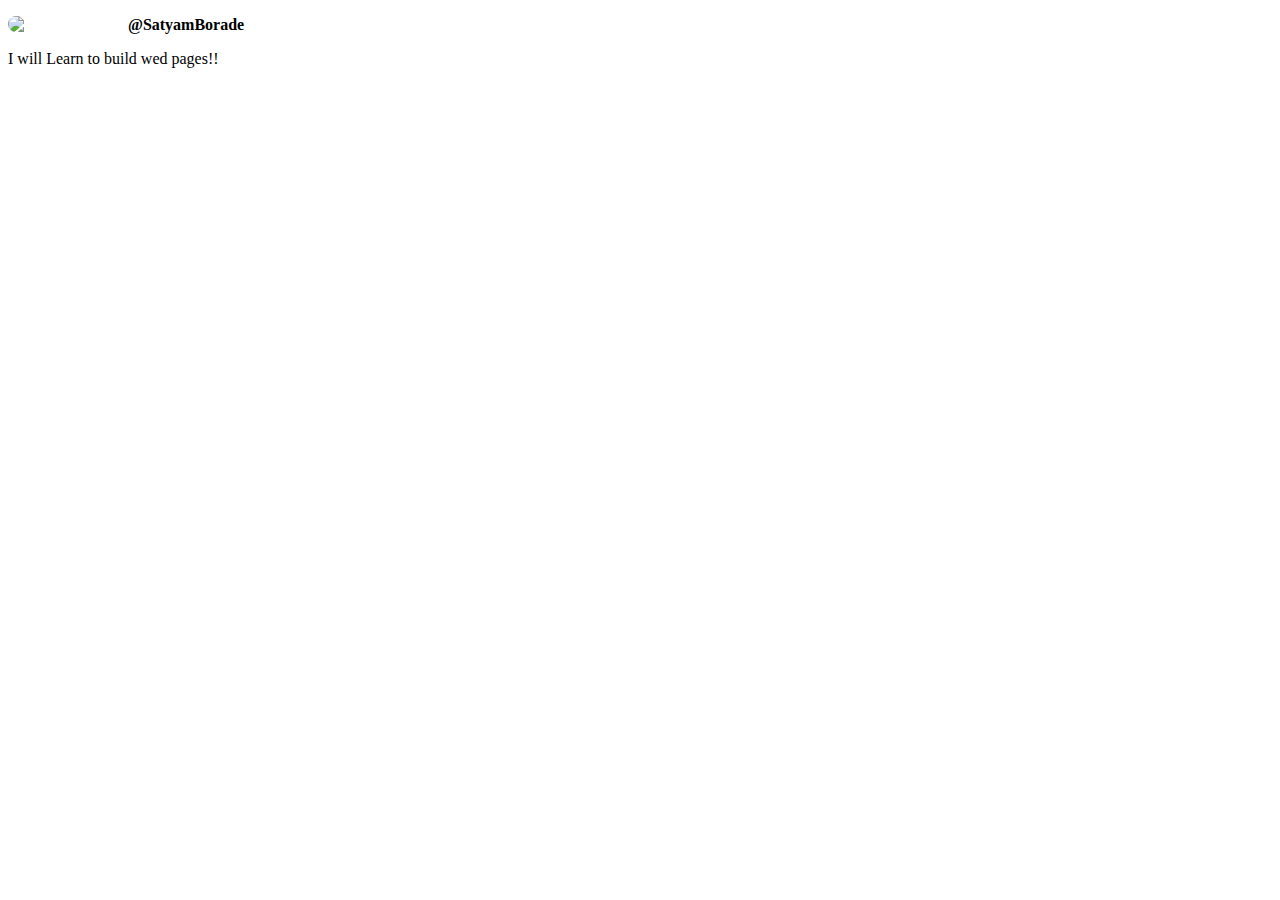
==== index.html @ 5233c1a0 "Add files via upload" ====
<!DOCTYPE html>
<html lang="en">
  <head>
    <title>MY first web Page</title>
    <style>
      img {
        width: 100px;
        border-radius: 50px;
        float: left;
        margin-right: 20px;
      }
      p.username {
        font-weight: bold;
      }
    </style>
  </head>
  <body>
    <img src="images/IMG_20220430_105953 (2).jpeg" />
    <p class="username">@SatyamBorade</p>
    <p>I will Learn to build wed pages!!</p>
  </body>
</html>
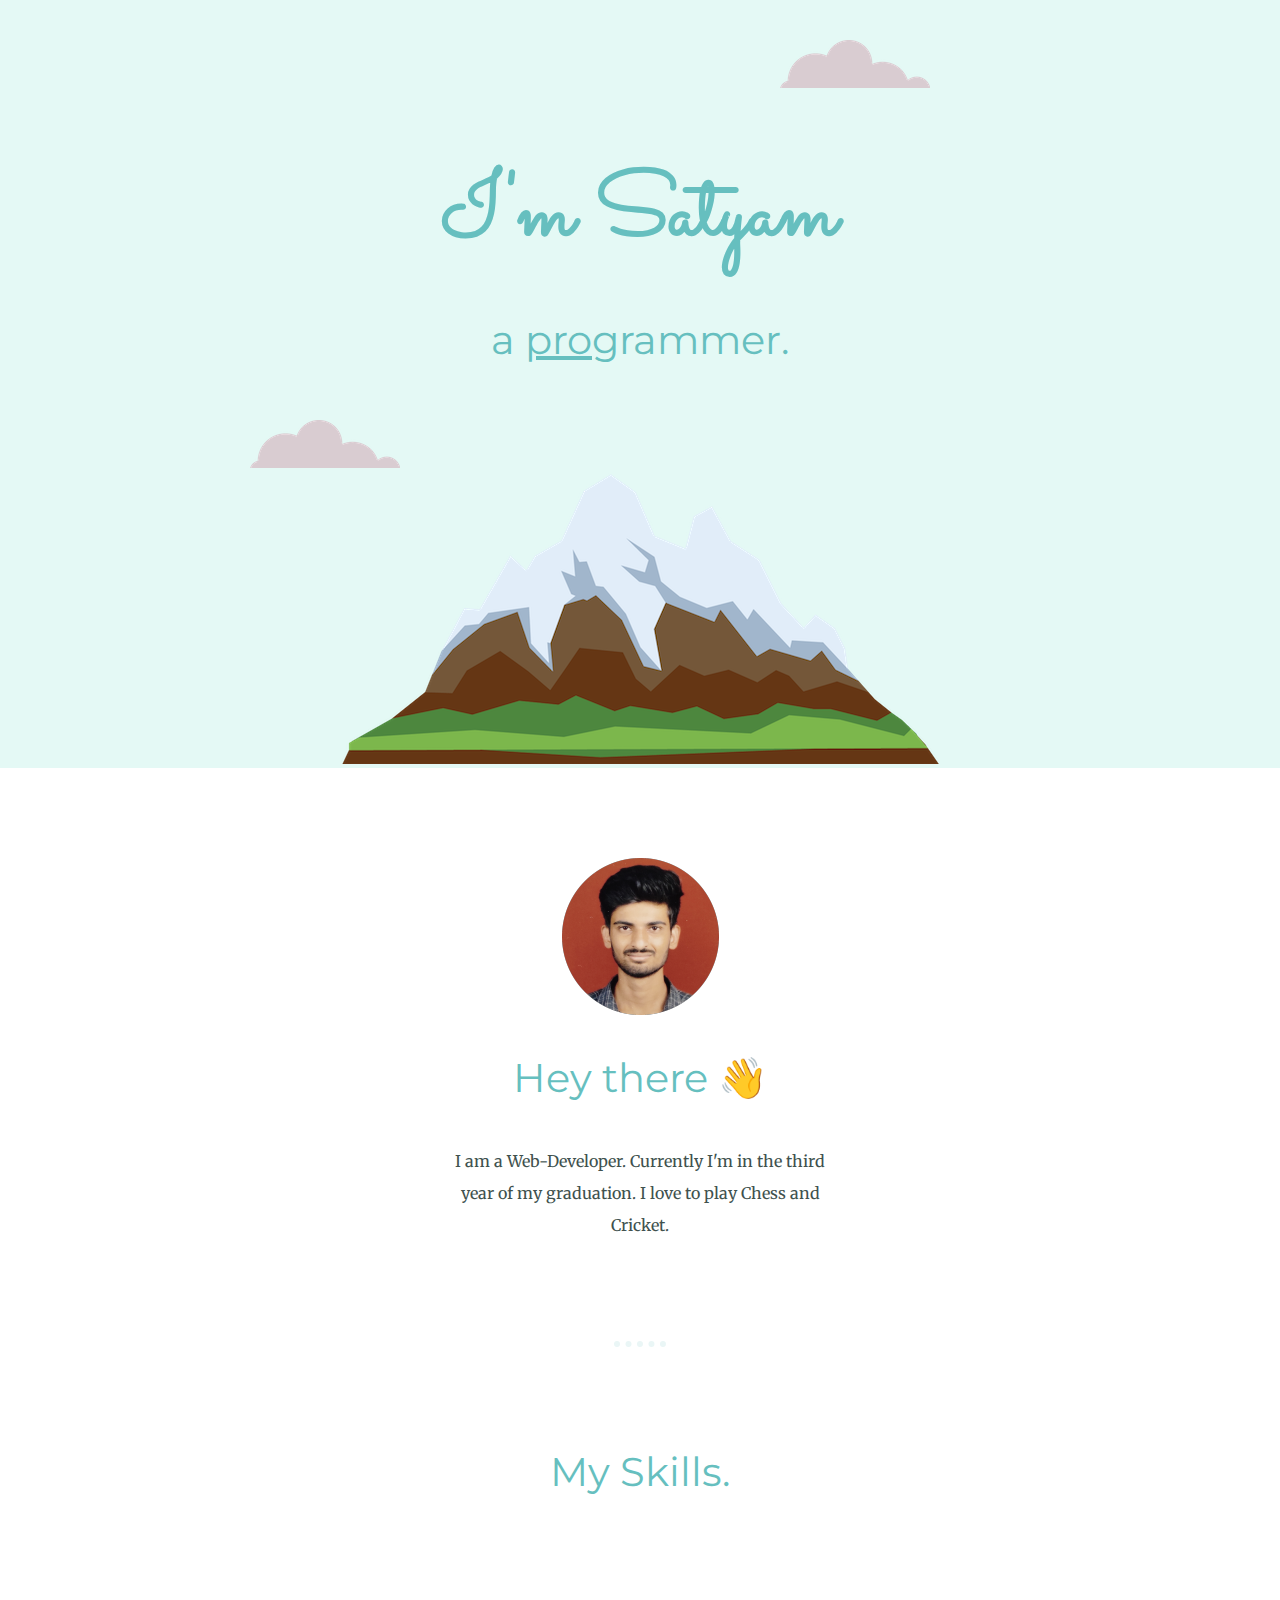
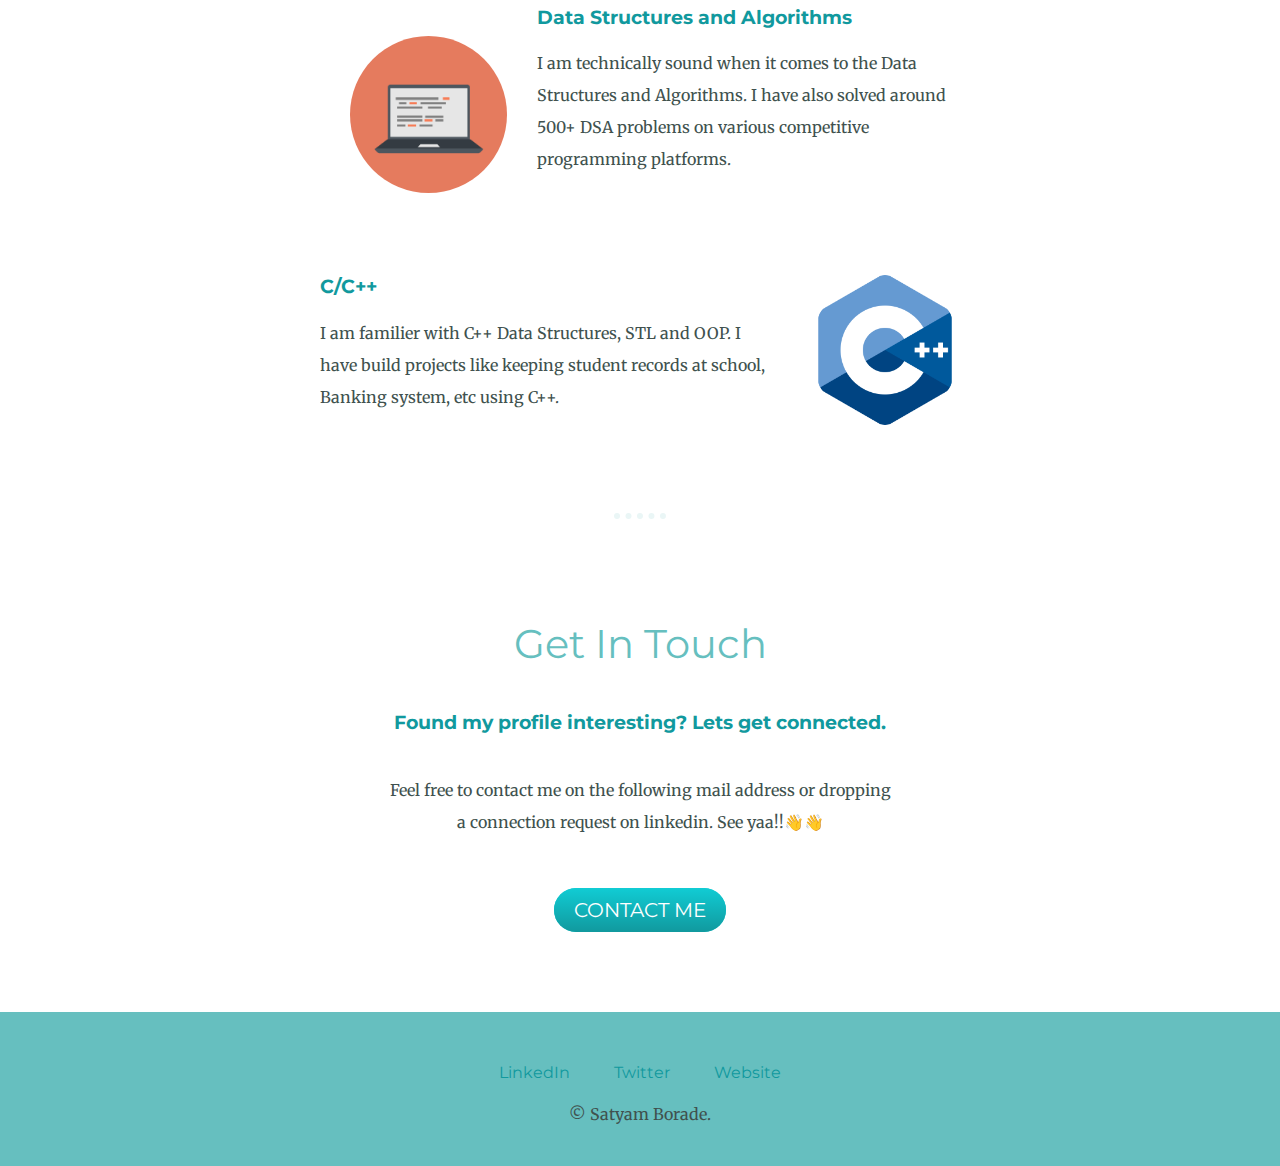
==== commit 6a67975a: "Add files via upload" ====
--- a/index.html
+++ b/index.html
@@ -1,22 +1,75 @@
 <!DOCTYPE html>
 <html lang="en">
   <head>
-    <title>MY first web Page</title>
-    <style>
-      img {
-        width: 100px;
-        border-radius: 50px;
-        float: left;
-        margin-right: 20px;
-      }
-      p.username {
-        font-weight: bold;
-      }
-    </style>
+    <meta charset="utf-8" />
+    <title>Satyam's Personal Site</title>
+    <link rel="stylesheet" href="css/styles.css" />
+    <link rel="icon" href="favicon.ico" />
+    <link rel="preconnect" href="https://fonts.googleapis.com" />
+    <link rel="preconnect" href="https://fonts.gstatic.com" crossorigin />
+    <link
+      href="https://fonts.googleapis.com/css2?family=Merriweather&family=Montserrat&family=Sacramento&display=swap"
+      rel="stylesheet"
+    />
   </head>
+
   <body>
-    <img src="images/IMG_20220430_105953 (2).jpeg" />
-    <p class="username">@SatyamBorade</p>
-    <p>I will Learn to build wed pages!!</p>
+    <div class="top">
+      <img class="top-cloud" src="Images/cloud.png" alt="cloud" />
+      <h1>I'm Satyam</h1>
+      <h2>a <span class="pro">pro</span>grammer.</h2>
+      <img class="bottom-cloud" src="Images/cloud.png" alt="cloud" />
+      <img src="Images/mountain.png" alt="Mountain" />
+    </div>
+
+    <div class="middle-container">
+      <div class="profile">
+        <img src="Images/Satyam 1.png" alt="My Picture" />
+        <h2>Hey there 👋</h2>
+        <p class="intro">
+          I am a Web-Developer. Currently I'm in the third year of my
+          graduation. I love to play Chess and Cricket.
+        </p>
+      </div>
+      <hr />
+      <div class="skills">
+        <h2>My Skills.</h2>
+        <div class="skill-row">
+          <img class="computer" src="Images/computer.png" alt="Computer" />
+          <h3>Data Structures and Algorithms</h3>
+          <p>
+            I am technically sound when it comes to the Data Structures and
+            Algorithms. I have also solved around 500+ DSA problems on various
+            competitive programming platforms.
+          </p>
+        </div>
+        <div class="skill-row">
+          <img class="C" src="Images/c-.png" alt="C++ LOGO" />
+          <h3>C/C++</h3>
+          <p class="">
+            I am familier with C++ Data Structures, STL and OOP. I have build
+            projects like keeping student records at school, Banking system, etc
+            using C++.
+          </p>
+        </div>
+      </div>
+      <hr />
+      <div class="contact-me">
+        <h2>Get In Touch</h2>
+        <h3>Found my profile interesting? Lets get connected.</h3>
+        <p class="contact">
+          Feel free to contact me on the following mail address or dropping a
+          connection request on linkedin. See yaa!!👋👋
+        </p>
+        <a class="btn" href="mailto:satyamborade45@gmail.com">CONTACT ME</a>
+      </div>
+    </div>
+
+    <div class="bottom-container">
+      <a class="footer-link" href="https://www.linkedin.com/">LinkedIn</a>
+      <a class="footer-link" href="https://twitter.com/">Twitter</a>
+      <a class="footer-link" href="https://www.appbrewery.co/">Website</a>
+      <p>© Satyam Borade.</p>
+    </div>
   </body>
 </html>
--- a/css/styles.css
+++ b/css/styles.css
@@ -0,0 +1,158 @@
+
+body
+{
+    margin: 0px;
+    color: #40514e;
+    text-align: center;
+    font-family: 'Merriweather', serif;
+}
+
+h1
+{ 
+    font-size: 562%;
+    margin: 50px auto 0 auto;
+    font-family: 'Sacramento', cursive;
+    color: #66bfbf;
+}
+h2
+{
+    font-size: 2.5rem;
+    font-family: 'Montserrat', sans-serif;
+    color: #66bfbf;
+    font-weight: normal;
+    padding-bottom: 10px;
+}
+h3
+{
+    font-family: 'Montserrat', sans-serif;
+    color: #11999E;
+}
+hr
+{
+  border-style: none;
+  border-top-style: dotted;
+  border-width: 6px;
+  width: 4%;
+  color: #eaf6f6;
+  margin: 100px auto;
+}
+p{
+    line-height: 2;
+}
+a
+{
+    color: #11999E;
+    font-family: 'Montserrat', sans-serif;
+    margin: 10px 20px;
+    text-decoration: none;
+}
+a:hover
+{
+    color: #eaf6f6;
+}
+
+
+
+.top
+{
+    background-color: #e4f9f5 ;
+    position: relative;
+    padding-top: 100px;
+    
+}
+
+.middle-container
+{
+    margin: 90px 0 90px 0;
+}
+.bottom-container
+{
+    background-color: #66bfbf ;
+    padding:50px 0 20px ;
+}
+.pro
+{
+    text-decoration: underline;
+}
+.bottom-cloud
+{
+    position :absolute;
+    left: 250px;
+    bottom: 300px;
+}
+.top-cloud
+{
+    position: absolute;
+    right:350px;
+    top: 40px;
+}
+.computer
+{
+    border-radius: 50%;
+    height: 157px;
+    width: 157px;
+    float:left;
+    padding: 30px;
+}
+.C
+{
+    border-radius: 50%; 
+    height: 150px;
+    width: 150px;
+    float:right;
+    margin-left: 30px;
+}
+
+
+.skill-row
+{
+    width: 50%;
+    margin: 100px auto 100px auto;
+    text-align: left;
+    
+
+}
+.btn {
+    background: #11ccd4;
+    background-image: -webkit-linear-gradient(top, #11ccd4, #11999e);
+    background-image: -moz-linear-gradient(top, #11ccd4, #11999e);
+    background-image: -ms-linear-gradient(top, #11ccd4, #11999e);
+    background-image: -o-linear-gradient(top, #11ccd4, #11999e);
+    background-image: linear-gradient(to bottom, #11ccd4, #11999e);
+    -webkit-border-radius: 28;
+    -moz-border-radius: 28;
+    border-radius: 28px;
+    font-family: 'Montserrat', sans-serif;
+    color: #ffffff;
+    font-size: 20px;
+    padding: 10px 20px 10px 20px;
+    text-decoration: none;
+  }
+  
+  .btn:hover {
+    background: #30e3cb;
+    background-image: -webkit-linear-gradient(top, #30e3cb, #2bc4ad);
+    background-image: -moz-linear-gradient(top, #30e3cb, #2bc4ad);
+    background-image: -ms-linear-gradient(top, #30e3cb, #2bc4ad);
+    background-image: -o-linear-gradient(top, #30e3cb, #2bc4ad);
+    background-image: linear-gradient(to bottom, #30e3cb, #2bc4ad);
+    text-decoration: none;
+  }
+ 
+  .intro
+  {
+    width: 30%;
+    margin: auto;
+  }
+  .contact
+  {
+    width: 40%;
+    margin: 40px auto 60px;
+  }
+
+  .copyright
+  {
+    color:#eaf6f6;
+    font-size: 0.75rem;
+    padding: 20px 0;
+  }